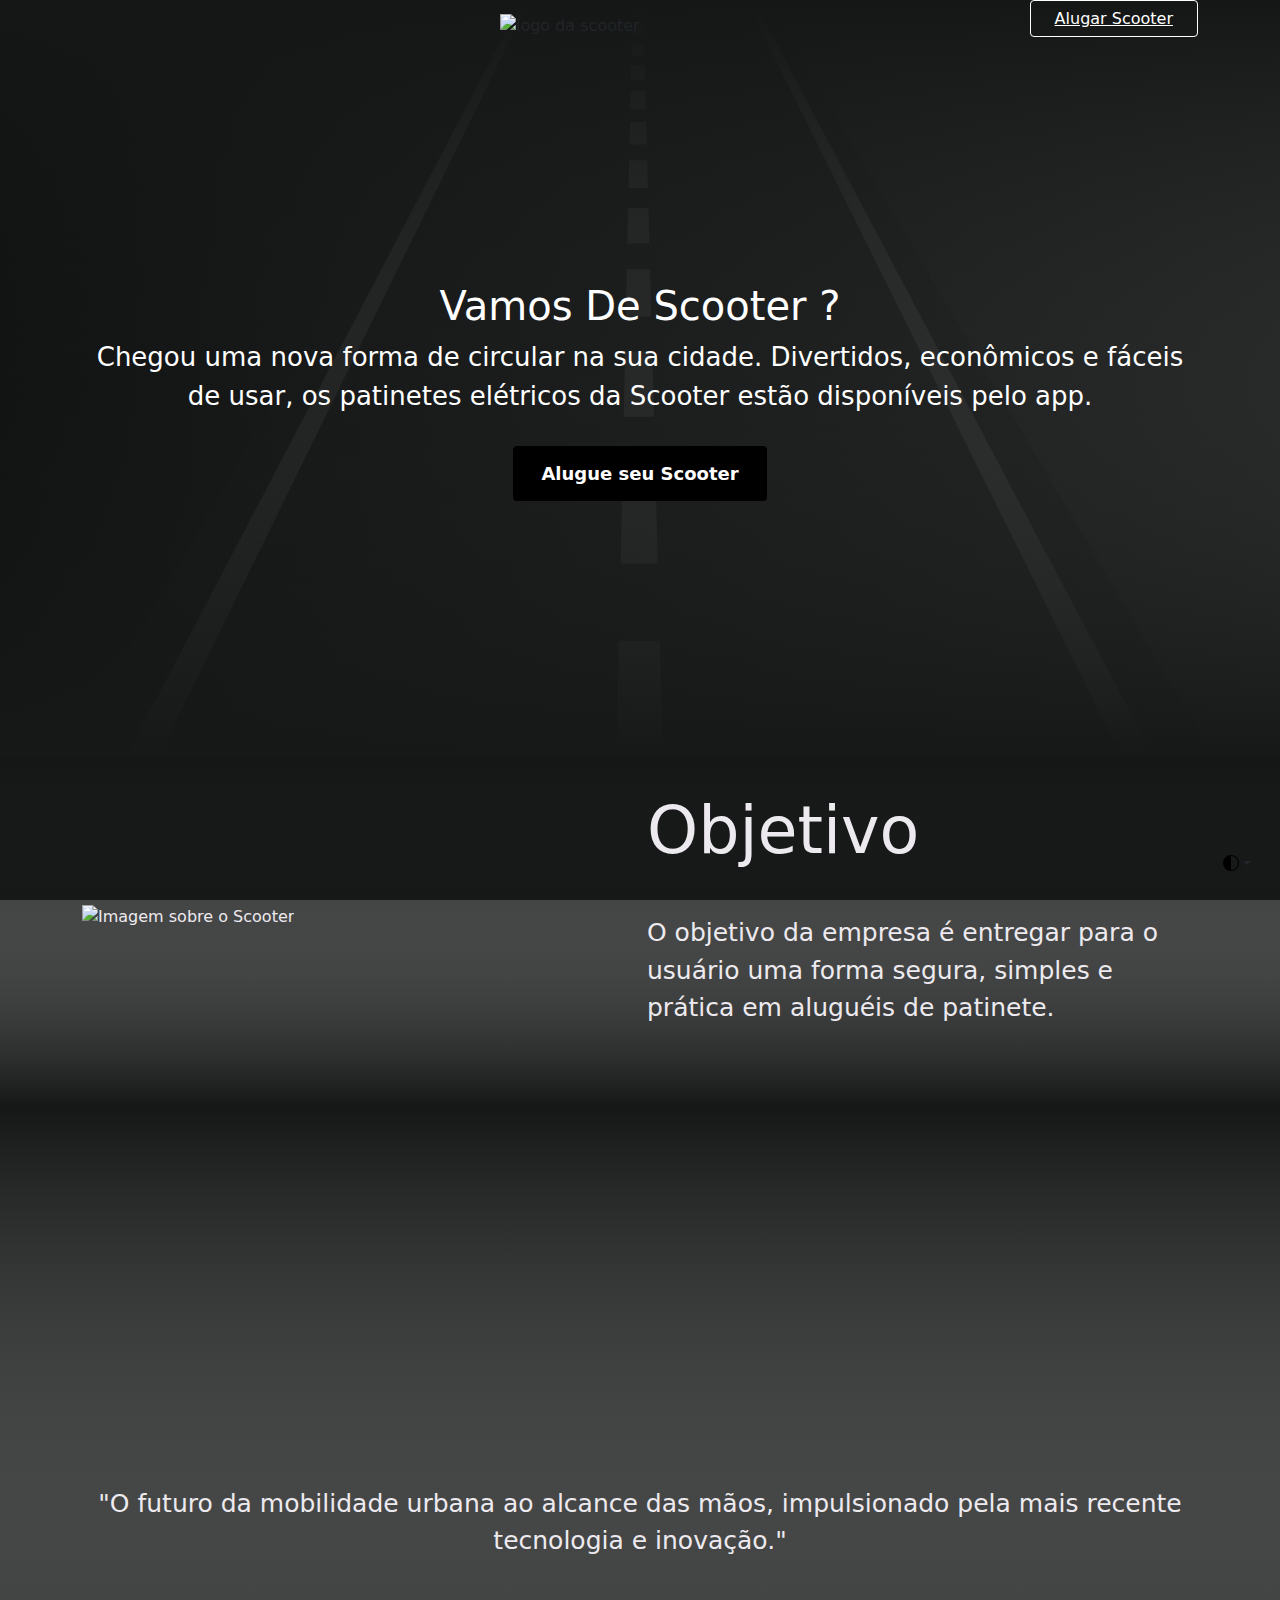
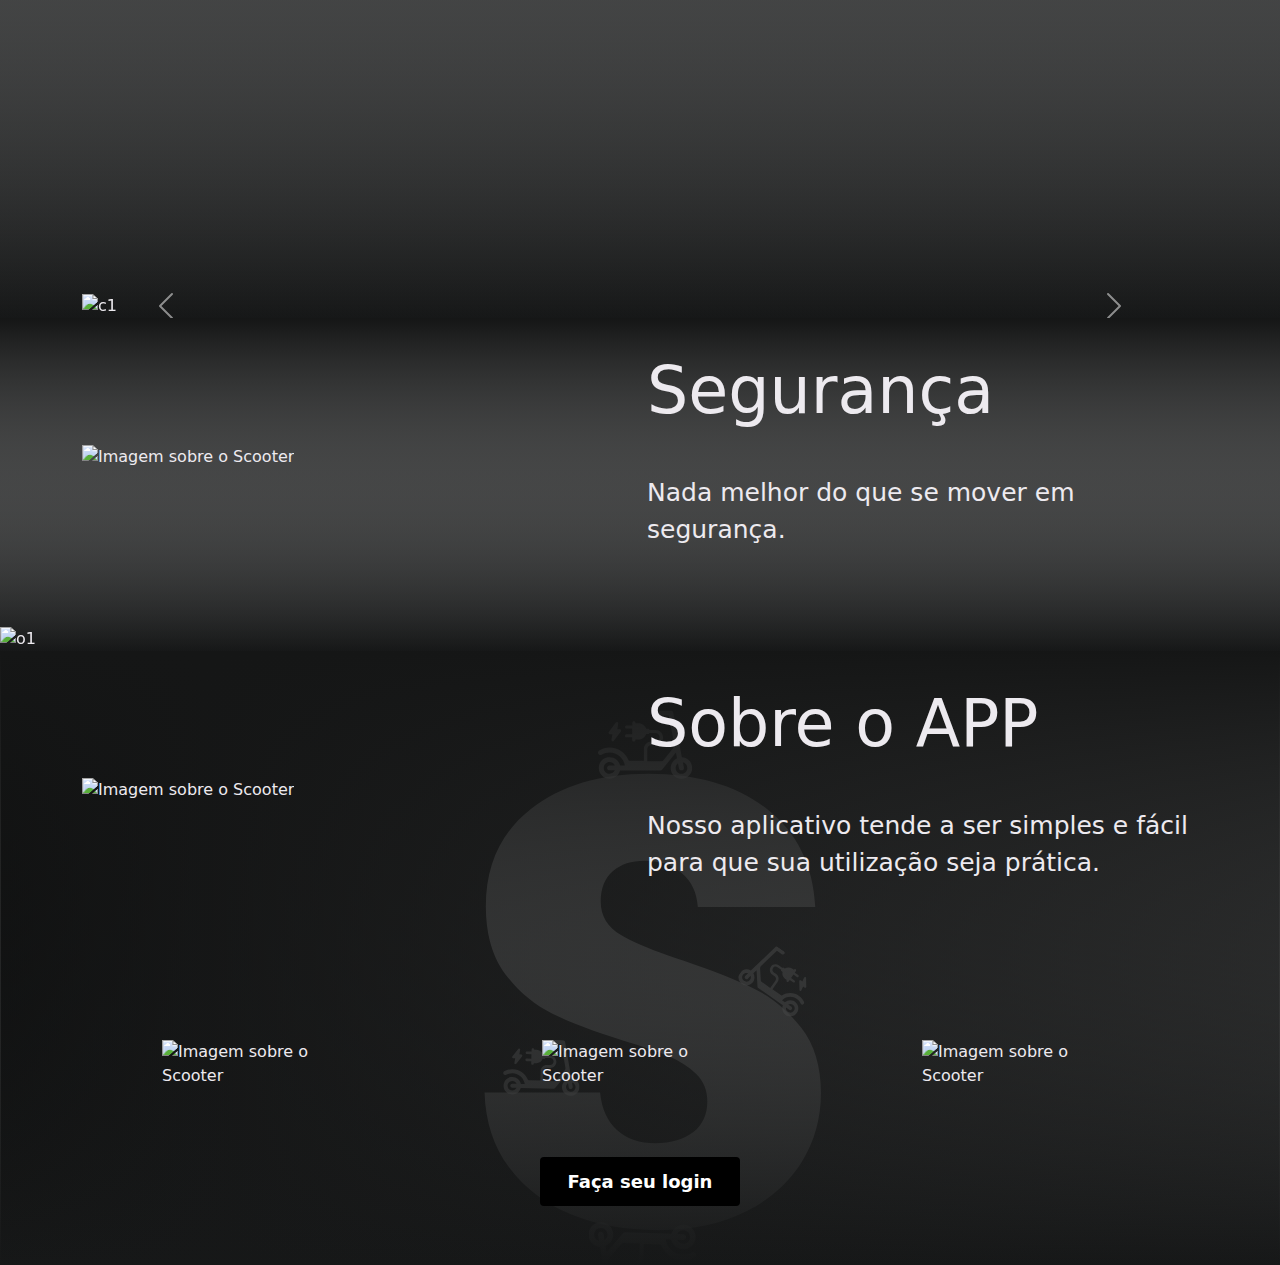
==== index.html @ 8dad217c "Update index.html" ====
<!DOCTYPE html>
<html lang="pt-br">
<head>
  <meta charset="UTF-8">
  <meta name="viewport" content="width=device-width, initial-scale=1.0">

  <link rel="preconnect" href="https://fonts.googleapis.com">
  <link rel="preconnect" href="https://fonts.gstatic.com" crossorigin>
  <link href="https://fonts.googleapis.com/css2?family=Sora:wght@100..800&display=swap" rel="stylesheet">
  <link rel="stylesheet" href="https://cdnjs.cloudflare.com/ajax/libs/font-awesome/6.0.0-beta3/css/all.min.css" integrity="sha512-Fo3rlrZj/k7ujTnHg4CGR2D7kSs0v4LLanw2qksYuRlEzO+tcaEPQogQ0KaoGN26/zrn20ImR1DfuLWnOo7aBA==" crossorigin="anonymous" referrerpolicy="no-referrer" />
  <link rel="stylesheet" href="style.css">
  <link href="https://cdn.jsdelivr.net/npm/bootstrap@5.3.3/dist/css/bootstrap.min.css" rel="stylesheet">
  <title>Scooter</title>
  <link rel="icon" href="../Scooter/assets/logobrancaa.png" type="image/x-icon">
</head>
<body>
  <div class="bg-home">

    <header>
      <nav class="header-content container">

        <div class="header-icons">
          <a href="https://www.instagram.com/euwillmurcia/">
            <i class="fab fa-instagram fa-2x"></i>
          </a>
          <a href="#">
            <i class="fab fa-facebook fa-2x"></i>
          </a>
          <a href="#">
            <i class="fab fa-tiktok fa-2x"></i>
          </a>
        </div>

        <div class="header-logo">
          <img
          class="imagens img-fluid"
          src="../Scooter/assets/scooter.png"
          alt="logo da scooter"
          />
        </div>

        <div>
          <a class="header-button" href="#">
            Alugar Scooter
          </a>
        </div>

      </nav>

      <main class="hero container">
        <h1>Vamos De Scooter ?</h1>
        <p>Chegou uma nova forma de circular na sua cidade. Divertidos, econômicos e fáceis de usar, os patinetes elétricos da Scooter estão disponíveis pelo app.</p>
        <a href="#" class="button-contact" target="_blank" style="text-decoration: none;">
          Alugue seu Scooter
        </a>
      </main>
    </header>
  </div>

  <section class="about">
    <div class="container about-content">
      <div>
        <img  
        src="../Scooter/assets/imagens.png"
        alt="Imagem sobre o Scooter"
        />
      </div>
  
      <div class="about-description">
        <h2>Objetivo</h2>
        <p>O objetivo da empresa é entregar para o usuário uma forma segura, simples e prática em aluguéis de patinete.</p>
      </div>
  
    </div>
    </section>

  <section class="pa">
    <div class="container pa-content">
      <div class="pa-description">
        <h2>"O futuro da mobilidade urbana ao alcance das mãos, impulsionado pela mais recente tecnologia e inovação."</h2>
      </div>

      <div id="carouselExampleFade" class="carousel slide">
        <div class="carousel-inner">
            <div class="carousel-item active">
                <img src="../Scooter/assets/pa.svg" class="d-block w-100" alt="c1">
            </div>
            <div class="carousel-item">
                <img src="../Scooter/assets/abordagem.svg" class="d-block w-100" alt="c2">
            </div>
            <div class="carousel-item">
                <img src="../Scooter/assets/metricas.svg" class="d-block w-100" alt="c4">
            </div>
        </div>
        <button class="carousel-control-prev" type="button" data-bs-target="#carouselExampleFade" data-bs-slide="prev">
            <span class="carousel-control-prev-icon" aria-hidden="true"></span>
            <span class="visually-hidden">Anterior</span>
        </button>
        <button class="carousel-control-next" type="button" data-bs-target="#carouselExampleFade" data-bs-slide="next">
            <span class="carousel-control-next-icon" aria-hidden="true"></span>
            <span class="visually-hidden">Próximo</span>
        </button>
    </div>

    </div>
  </section>

  <section class="abouts">
    <div class="container about-content">
      <div>
        <img  
        src="../Scooter/assets/seguranca.svg"
        alt="Imagem sobre o Scooter"
        />
      </div>
  
      <div class="about-description">
        <h2>Segurança</h2>
        <p>Nada melhor do que se mover em segurança.</p>
      </div>
  
    </div>

    <div id="carouselExampleFade2" class="carousel slide" data-bs-ride="carousel">
      <div class="carousel-inner">
        <div class="carousel-item active">
          <img src="../Scooter/assets/ms.svg" class="d-block w-100" alt="o1">
        </div>
      </div>
    </div>
  </section>

  <section class="aboutult">
    
    <div class="container about-content">
      <div>
        <img  
        src="../Scooter/assets/logobrancaa.png"
        alt="Imagem sobre o Scooter"
        />
      </div>
  
      <div class="about-description">
        <h2>Sobre o APP</h2>
        <p>Nosso aplicativo tende a ser simples e fácil para que sua utilização seja prática.</p>
      </div>
  
    </div>

    <div class="container imgapp">
      <div class="row">
        <div class="col-md-4">
          <img class="img-login img-fluid" src="../Scooter/assets/5.svg" alt="Imagem sobre o Scooter" />
        </div>
        <div class="col-md-4">
          <img class="img-5 img-fluid" src="../Scooter/assets/6.svg" alt="Imagem sobre o Scooter" />
        </div>
        <div class="col-md-4">
          <img class="img-6 img-fluid" src="../Scooter/assets/7.svg" alt="Imagem sobre o Scooter" />
        </div>
      </div>
    </div>
    <div class="container text-center" style="margin-bottom: 70px;"> <!-- Adicionando classe text-center para centralizar -->
      <a href="login.html" class="button-contact" target="_blank" style="text-decoration: none;">
          Faça seu login
      </a>
  </div>
  </section>

  <svg xmlns="http://www.w3.org/2000/svg" class="d-none">
      <symbol id="check2" viewBox="0 0 16 16">
        <path d="M13.854 3.646a.5.5 0 0 1 0 .708l-7 7a.5.5 0 0 1-.708 0l-3.5-3.5a.5.5 0 1 1 .708-.708L6.5 10.293l6.646-6.647a.5.5 0 0 1 .708 0z"/>
      </symbol>
      <symbol id="circle-half" viewBox="0 0 16 16">
        <path d="M8 15A7 7 0 1 0 8 1v14zm0 1A8 8 0 1 1 8 0a8 8 0 0 1 0 16z"/>
      </symbol>
      <symbol id="moon-stars-fill" viewBox="0 0 16 16">
        <path d="M6 .278a.768.768 0 0 1 .08.858 7.208 7.208 0 0 0-.878 3.46c0 4.021 3.278 7.277 7.318 7.277.527 0 1.04-.055 1.533-.16a.787.787 0 0 1 .81.316.733.733 0 0 1-.031.893A8.349 8.349 0 0 1 8.344 16C3.734 16 0 12.286 0 7.71 0 4.266 2.114 1.312 5.124.06A.752.752 0 0 1 6 .278z"/>
        <path d="M10.794 3.148a.217.217 0 0 1 .412 0l.387 1.162c.173.518.579.924 1.097 1.097l1.162.387a.217.217 0 0 1 0 .412l-1.162.387a1.734 1.734 0 0 0-1.097 1.097l-.387 1.162a.217.217 0 0 1-.412 0l-.387-1.162A1.734 1.734 0 0 0 9.31 6.593l-1.162-.387a.217.217 0 0 1 0-.412l1.162-.387a1.734 1.734 0 0 0 1.097-1.097l.387-1.162zM13.863.099a.145.145 0 0 1 .274 0l.258.774c.115.346.386.617.732.732l.774.258a.145.145 0 0 1 0 .274l-.774.258a1.156 1.156 0 0 0-.732.732l-.258.774a.145.145 0 0 1-.274 0l-.258-.774a1.156 1.156 0 0 0-.732-.732l-.774-.258a.145.145 0 0 1 0-.274l.774-.258c.346-.115.617-.386.732-.732L13.863.1z"/>
      </symbol>
      <symbol id="sun-fill" viewBox="0 0 16 16">
        <path d="M8 12a4 4 0 1 0 0-8 4 4 0 0 0 0 8zM8 0a.5.5 0 0 1 .5.5v2a.5.5 0 0 1-1 0v-2A.5.5 0 0 1 8 0zm0 13a.5.5 0 0 1 .5.5v2a.5.5 0 0 1-1 0v-2A.5.5 0 0 1 8 13zm8-5a.5.5 0 0 1-.5.5h-2a.5.5 0 0 1 0-1h2a.5.5 0 0 1 .5.5zM3 8a.5.5 0 0 1-.5.5h-2a.5.5 0 0 1 0-1h2A.5.5 0 0 1 3 8zm10.657-5.657a.5.5 0 0 1 0 .707l-1.414 1.415a.5.5 0 1 1-.707-.708l1.414-1.414a.5.5 0 0 1 .707 0zm-9.193 9.193a.5.5 0 0 1 0 .707L3.05 13.657a.5.5 0 0 1-.707-.707l1.414-1.414a.5.5 0 0 1 .707 0zm9.193 2.121a.5.5 0 0 1-.707 0l-1.414-1.414a.5.5 0 0 1 .707-.707l1.414 1.414a.5.5 0 0 1 0 .707zM4.464 4.465a.5.5 0 0 1-.707 0L2.343 3.05a.5.5 0 1 1 .707-.707l1.414 1.414a.5.5 0 0 1 0 .708z"/>
      </symbol>
    </svg>

    <div class="dropdown position-fixed bottom-0 end-0 mb-3 me-3 bd-mode-toggle">
      <button class="btn btn-bd-primary py-2 dropdown-toggle d-flex align-items-center"
              id="bd-theme"
              type="button"
              aria-expanded="false"
              data-bs-toggle="dropdown"
              aria-label="Toggle theme (auto)">
        <svg class="bi my-1 theme-icon-active" width="1em" height="1em"><use href="#circle-half"></use></svg>
        <span class="visually-hidden" id="bd-theme-text">Toggle theme</span>
      </button>
      <ul class="dropdown-menu dropdown-menu-end shadow" aria-labelledby="bd-theme-text">
        <li>
          <button type="button" class="dropdown-item d-flex align-items-center" data-bs-theme-value="light" aria-pressed="false">
            <svg class="bi me-2 opacity-50" width="1em" height="1em"><use href="#sun-fill"></use></svg>
            Light
            <svg class="bi ms-auto d-none" width="1em" height="1em"><use href="#check2"></use></svg>
          </button>
        </li>
        <li>
          <button type="button" class="dropdown-item d-flex align-items-center" data-bs-theme-value="dark" aria-pressed="false">
            <svg class="bi me-2 opacity-50" width="1em" height="1em"><use href="#moon-stars-fill"></use></svg>
            Dark
            <svg class="bi ms-auto d-none" width="1em" height="1em"><use href="#check2"></use></svg>
          </button>
        </li>
        <li>
          <button type="button" class="dropdown-item d-flex align-items-center active" data-bs-theme-value="auto" aria-pressed="true">
            <svg class="bi me-2 opacity-50" width="1em" height="1em"><use href="#circle-half"></use></svg>
            Auto
            <svg class="bi ms-auto d-none" width="1em" height="1em"><use href="#check2"></use></svg>
          </button>
        </li>
      </ul>
    </div>

  <script src="https://cdn.jsdelivr.net/npm/bootstrap@5.3.3/dist/js/bootstrap.bundle.min.js"></script>
</body>
</html>
---- style.css ----
* {
  margin: 0;
  padding: 0;
  box-sizing: border-box;
  outline: 0;
}

header {
  width: 100%;
}

.header-content {
  display: flex;
  align-items: center;
  justify-content: space-between;
}

i {
  color: #FFF;
}

.header-icons {
  display: flex;
  gap: 14px;
}

.header-icons a:hover i {
  animation: translateY 0.8s infinite alternate;
  color: #000000;
}

@keyframes translateY {
  from {
    transform: translateY(0) scale(1);
  }
  to {
    transform: translateY(-8px) scale(1.1);
  }
}
.header-button {
  border: 1px solid #FFF;
  padding: 8px 24px;
  border-radius: 4px;
  color: #FFF;
  background-color: transparent;
  transition: background-color 0.8s;
}

.header-button:hover {
  border: 1px solid #353436;
  background-color: #000000;
}

.header-logo {
  display: flex;
  align-items: center;
  justify-content: center;
  margin-top: 14px;
}

@media screen and (max-width: 768px) {
  .header-content {
    width: 100%;
    flex-direction: column;
    align-items: center;
    justify-content: center;
  }
  .header-content i {
    margin-top: 16px;
    font-size: 34px;
  }
  .header-logo img {
    width: 160px;
    margin-top: 46px;
  }
  .header-button {
    display: none;
  }
}
.container {
  max-width: 1440px;
  margin: 0 auto;
  padding: 0 8px;
}

.bg-home {
  position: relative;
}

.bg-home::before {
  content: "";
  display: block;
  position: absolute;
  background-image:linear-gradient(to top, rgba(34, 38, 41, 0.1), #151616), linear-gradient(to bottom, rgba(34, 38, 41, 0.1), #151616), url("bg.svg");
  left: 0;
  top: 0;
  width: 100%;
  height: 100%;
  z-index: -1;
  background-size: cover;
  background-repeat: no-repeat;
  background-position: 50% 0;
  opacity: 2;
}

.hero {
  color: #FFF;
  min-height: 80vh;
  display: flex;
  flex-direction: column;
  align-items: center;
  justify-content: center;
  padding: 14px;
}

h1 {
  text-align: center;
  line-height: 150%;
  max-width: 940px;
  font-size: 56%;
}

p {
  font-size: 26px;
  text-align: center;
  margin: 14px 0;
}

.button-contact {
  padding: 14px 28px;
  color: #ffffff;
  background-color: #000000;
  border: 0;
  border-radius: 4px;
  font-size: 18px;
  font-weight: 600;
  margin: 14px 0;
}

.button-contact:hover {
  animation: scaleButton 0.8s alternate infinite;
}

@keyframes scaleButton {
  from {
    transform: scale(1);
  }
  to {
    transform: scale(1.07);
  }
}
@media screen and (max-width: 768px) {
  .hero {
    min-height: 60vh;
  }
  .hero h1 {
    font-size: 44px;
    padding: 0 14px;
    width: 100%;
  }
  .hero p {
    font-size: 14px;
  }
}
@media screen and (max-width: 480px) {
  .hero h1 {
    font-size: 24px;
  }
}
.about {
  background-image: linear-gradient(to top, rgba(34, 38, 41, 0.1), #151616), linear-gradient(to bottom, rgba(34, 38, 41, 0.1), #151616), url("publicoalvo.svg");
  background-size: cover;
  background-repeat: no-repeat;
  background-position: 50% 0;
  opacity: 2;
  overflow: hidden;
  color: #edeaef;
}

.about-content {
  display: flex;
  align-items: center;
  justify-content: center;
  gap: 14px;
  padding: 34px 14px 64px 14px;
}
.about-content img {
  max-width: 570px;
}

.imgapp{
  display: flex;
  justify-content: space-between; /* opcional, adiciona espaço entre as imagens */
}

.img-login{
  max-width: 470px;
  margin: 80px;
}

.img-5{
  max-width: 370px;
  margin: 80px;
}

.img-6{
  max-width: 470px;
  margin: 80px;
}


@media screen and (max-width: 768px) {
.imgapp {
    flex-direction: column;
  }
}

.about-content div {
  flex: 1;
}

.about-description h2 {
  font-size: 65px;
  margin-bottom: 44px;
}
.about-description p {
  font-size: 25px;
  text-align: left;
  margin-bottom: 14px;
  line-height: 150%;
}
@media screen and (max-width: 768px) {
  .about-description .about-content {
    flex-direction: column;
  }
}
.pa {
  background-image: linear-gradient(to top, rgba(34, 38, 41, 0.1), #151616), linear-gradient(to bottom, rgba(34, 38, 41, 0.1), #151616), url("fundoappp.svg");
  background-size: cover;
  background-repeat: no-repeat;
  background-position: 50% 0;
  opacity: 2;
  overflow: hidden;
  color: #edeaef;
  padding-top: 50px;
}


.pa-description h2 {
  font-size: 25px;
  text-align: center;
  margin-bottom: 334px;
  line-height: 150%;
  margin-top: 330px;
}

@media (max-width: 768px) {
  .pa-description p {
    padding-top: 30px;
    font-size: 1rem; /* Reduz o tamanho da fonte para telas menores */
    max-width: 100%; /* Ajusta a largura máxima para telas menores */
    margin: 300px;
  }
}

.aboutult{
  background-image: linear-gradient(to top, rgba(34, 38, 41, 0.1), #151616), linear-gradient(to bottom, rgba(34, 38, 41, 0.1), #151616), url("scooterr.svg");
  background-size: cover;
  background-repeat: no-repeat;
  background-position: 50% 0;
  opacity: 2;
  overflow: hidden;
  color: #edeaef;
}

.abouts{
  background-image: linear-gradient(to top, rgba(34, 38, 41, 0.1), #151616), linear-gradient(to bottom, rgba(34, 38, 41, 0.1), #151616), url("segurancafundo.svg");
  background-size: cover;
  background-repeat: no-repeat;
  background-position: 50% 0;
  opacity: 2;
  overflow: hidden;
  color: #edeaef;
}

.butaologin {
  align-items: center;
  background-color: black;
  color: white;
  padding: 10px 20px;
  border: none;
  border-radius: 5px;
  text-decoration: none;
  font-size: 16px;
}


.imgapp{

}
@media screen and (max-width: 768px) {
.about-content {
    flex-direction: column;
  }
}

body {
  font-family: "Sora", sans-serif;
  width: 100%;
  height: 100vh;
  position: relative;
  background-image: linear-gradient(to top, rgba(34, 38, 41, 0.1), #151616), linear-gradient(to bottom, rgba(34, 38, 41, 0.1), #151616), url("fundoapp.svg");
  left: 0;
  top: 0;
  z-index: -1;
  background-size: cover;
  background-repeat: no-repeat;
  background-position: 50% 0;
  opacity: 2;
}

button {
  font-family: "Sora", sans-serif;
  cursor: pointer;
}

svg {
  width: 100%;
}

img {
  width: 100%;
}

a {
  cursor: pointer;
  text-decoration: none;
}/*# sourceMappingURL=style.css.map */
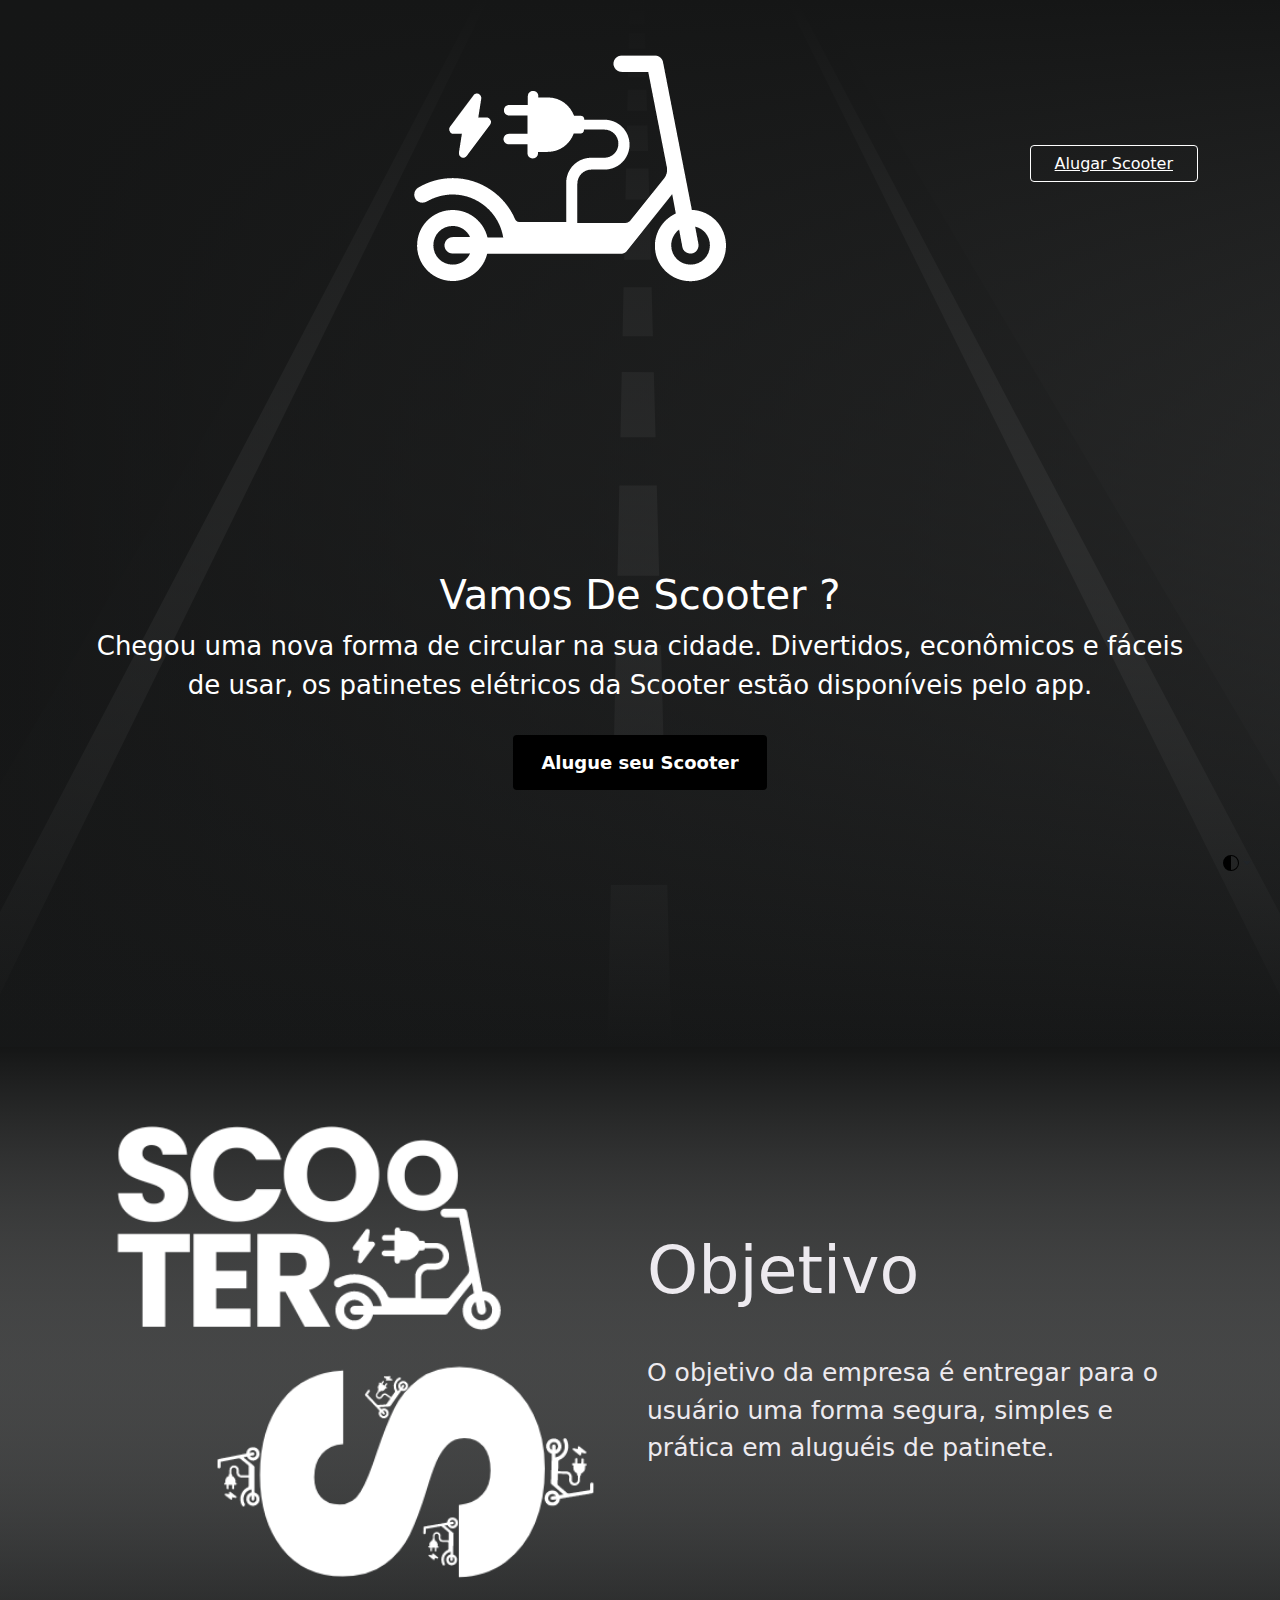
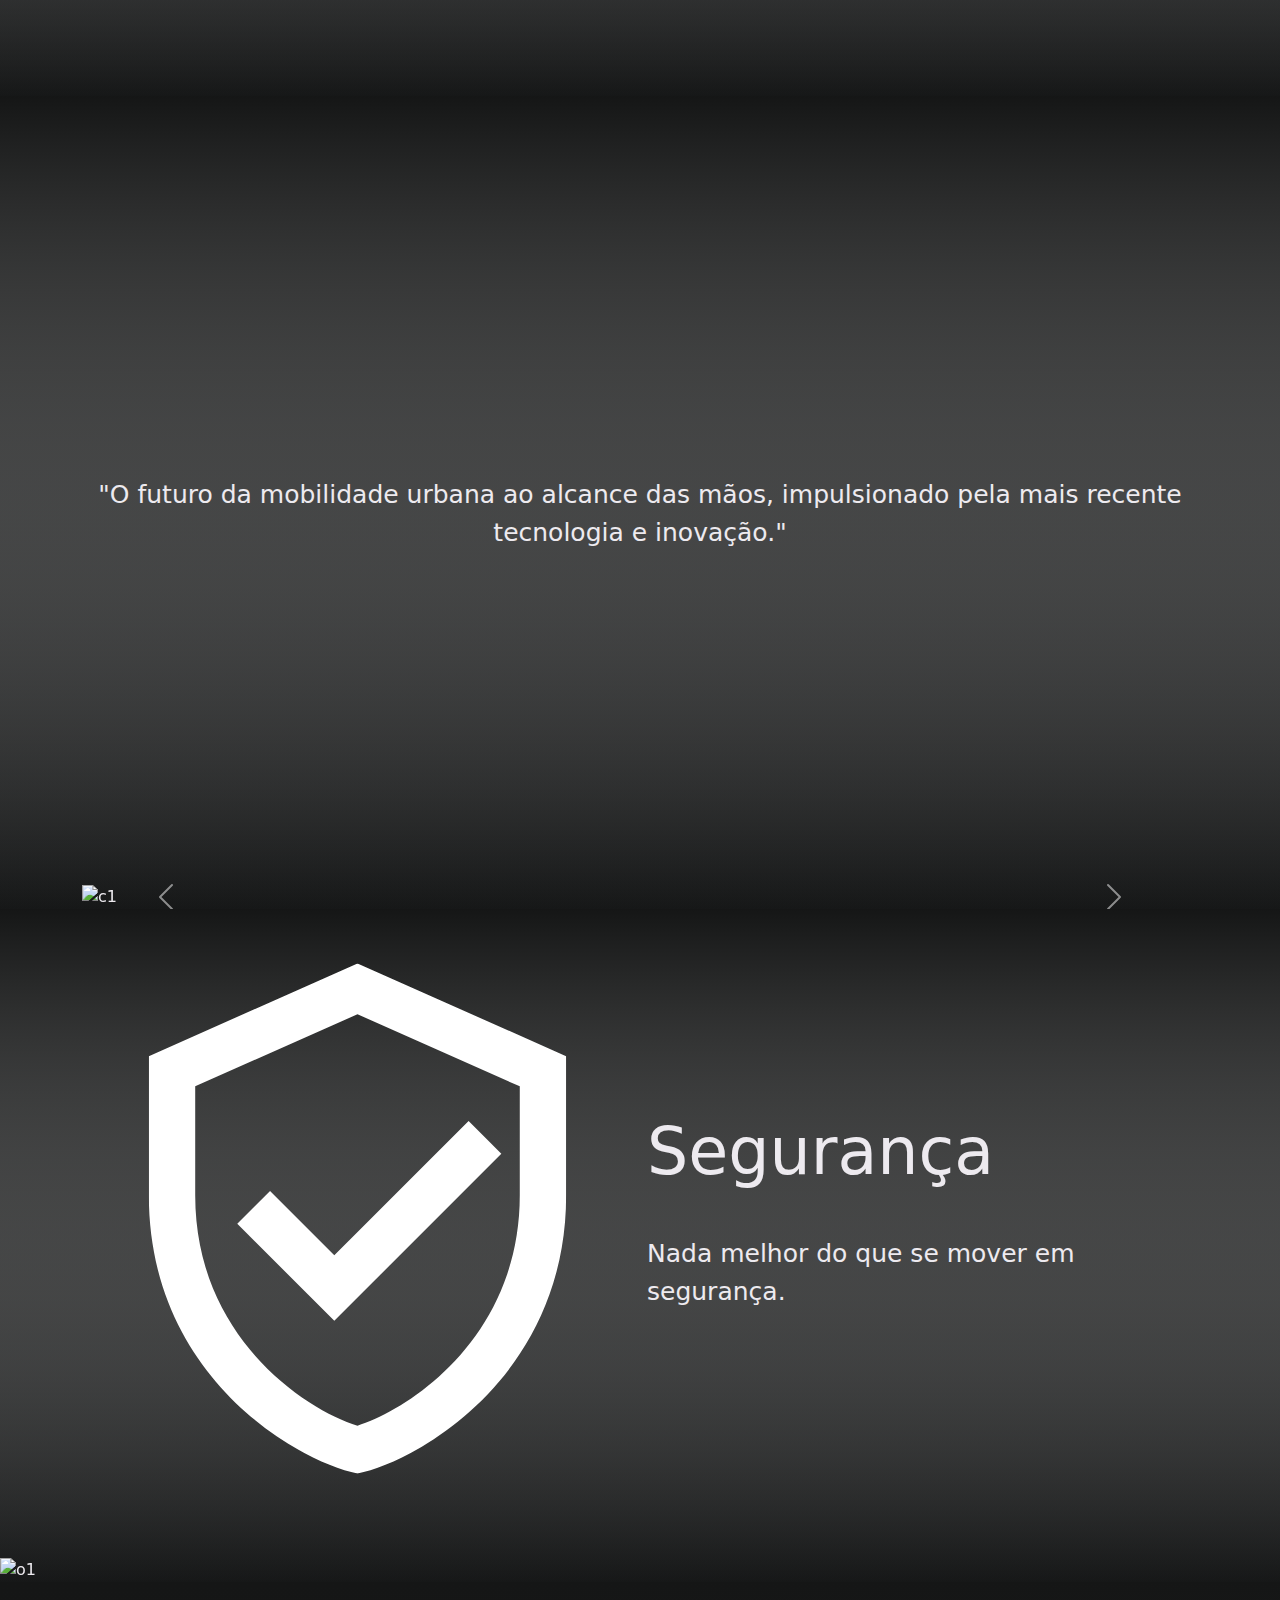
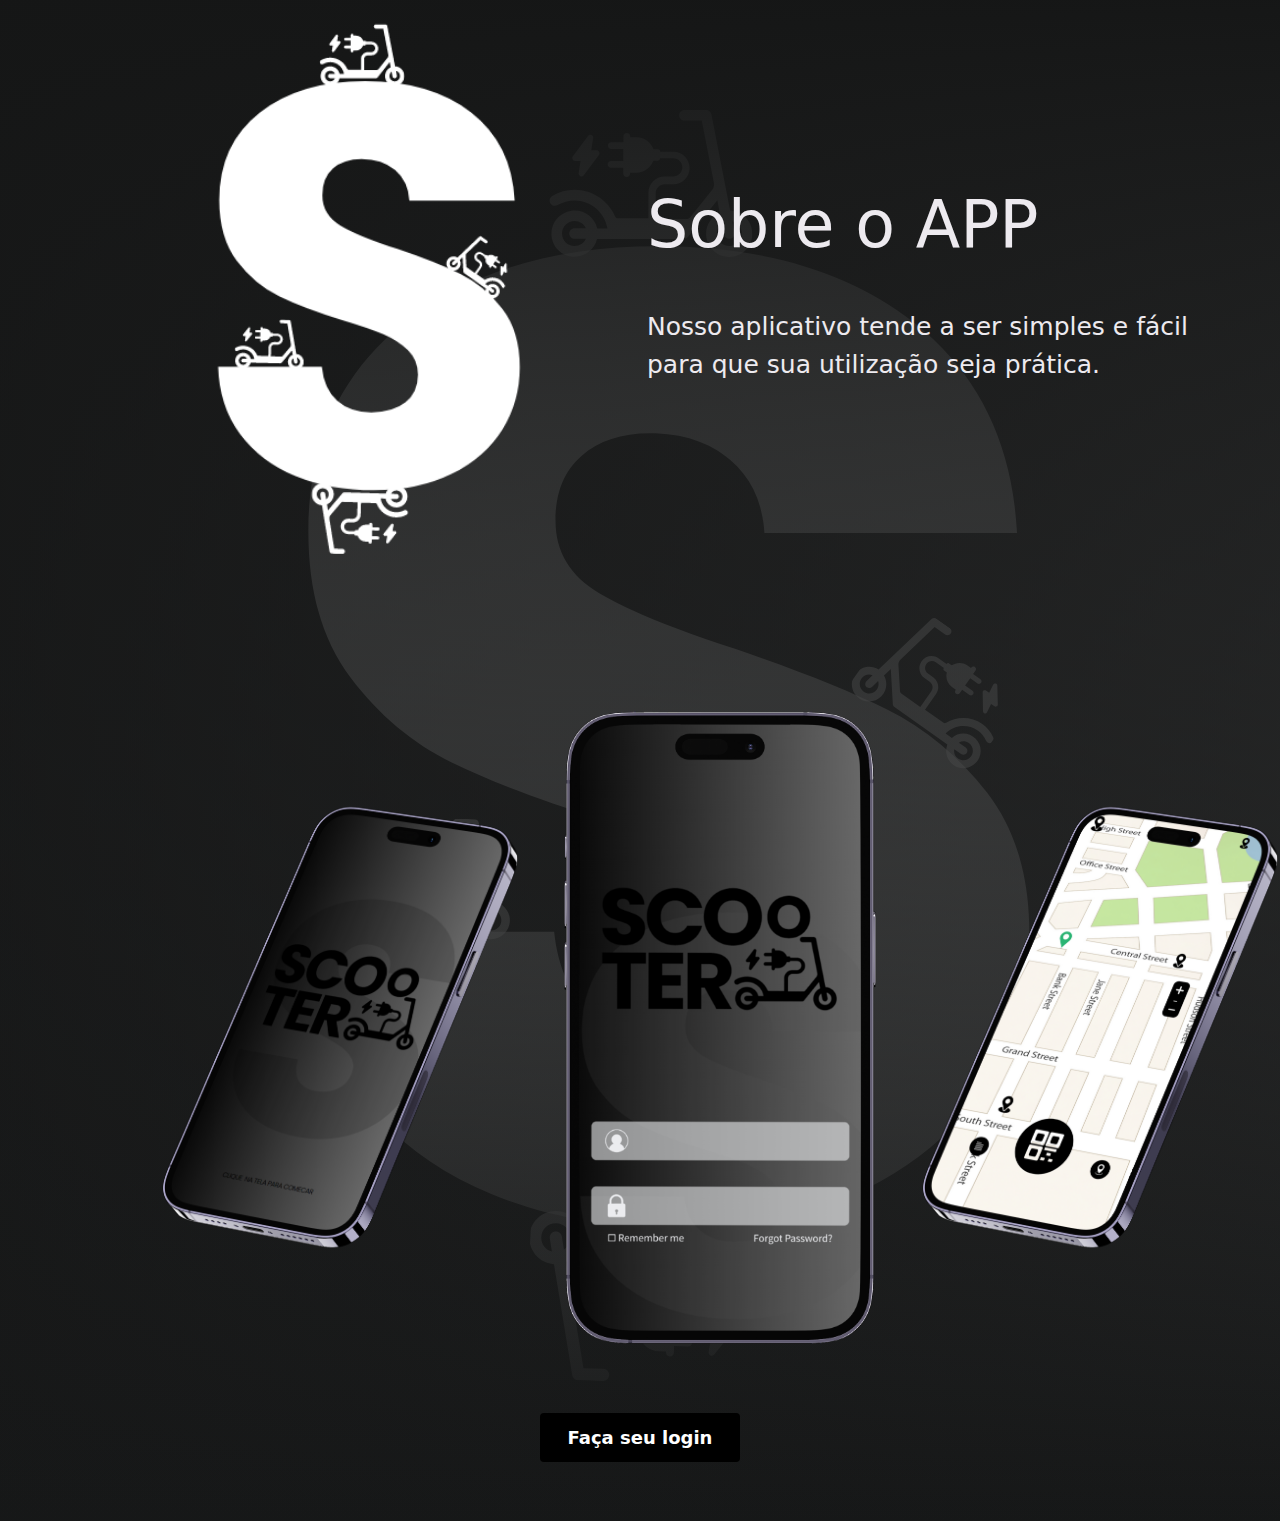
==== commit f83a22f9: "Update index.html" ====
--- a/index.html
+++ b/index.html
@@ -11,7 +11,7 @@
   <link rel="stylesheet" href="style.css">
   <link href="https://cdn.jsdelivr.net/npm/bootstrap@5.3.3/dist/css/bootstrap.min.css" rel="stylesheet">
   <title>Scooter</title>
-  <link rel="icon" href="../Scooter/assets/logobrancaa.png" type="image/x-icon">
+  <link rel="icon" href="logobrancaa.png" type="image/x-icon">
 </head>
 <body>
   <div class="bg-home">
@@ -34,7 +34,7 @@
         <div class="header-logo">
           <img
           class="imagens img-fluid"
-          src="../Scooter/assets/scooter.png"
+          src="scooter.png"
           alt="logo da scooter"
           />
         </div>
@@ -61,7 +61,7 @@
     <div class="container about-content">
       <div>
         <img  
-        src="../Scooter/assets/imagens.png"
+        src="imagens.png"
         alt="Imagem sobre o Scooter"
         />
       </div>
@@ -83,13 +83,13 @@
       <div id="carouselExampleFade" class="carousel slide">
         <div class="carousel-inner">
             <div class="carousel-item active">
-                <img src="../Scooter/assets/pa.svg" class="d-block w-100" alt="c1">
+                <img src="pa.svg" class="d-block w-100" alt="c1">
             </div>
             <div class="carousel-item">
-                <img src="../Scooter/assets/abordagem.svg" class="d-block w-100" alt="c2">
+                <img src="abordagem.svg" class="d-block w-100" alt="c2">
             </div>
             <div class="carousel-item">
-                <img src="../Scooter/assets/metricas.svg" class="d-block w-100" alt="c4">
+                <img src="metricas.svg" class="d-block w-100" alt="c4">
             </div>
         </div>
         <button class="carousel-control-prev" type="button" data-bs-target="#carouselExampleFade" data-bs-slide="prev">
@@ -109,7 +109,7 @@
     <div class="container about-content">
       <div>
         <img  
-        src="../Scooter/assets/seguranca.svg"
+        src="seguranca.svg"
         alt="Imagem sobre o Scooter"
         />
       </div>
@@ -124,7 +124,7 @@
     <div id="carouselExampleFade2" class="carousel slide" data-bs-ride="carousel">
       <div class="carousel-inner">
         <div class="carousel-item active">
-          <img src="../Scooter/assets/ms.svg" class="d-block w-100" alt="o1">
+          <img src="ms.svg" class="d-block w-100" alt="o1">
         </div>
       </div>
     </div>
@@ -135,7 +135,7 @@
     <div class="container about-content">
       <div>
         <img  
-        src="../Scooter/assets/logobrancaa.png"
+        src="logobrancaa.png"
         alt="Imagem sobre o Scooter"
         />
       </div>
@@ -150,13 +150,13 @@
     <div class="container imgapp">
       <div class="row">
         <div class="col-md-4">
-          <img class="img-login img-fluid" src="../Scooter/assets/5.svg" alt="Imagem sobre o Scooter" />
+          <img class="img-login img-fluid" src="5.svg" alt="Imagem sobre o Scooter" />
         </div>
         <div class="col-md-4">
-          <img class="img-5 img-fluid" src="../Scooter/assets/6.svg" alt="Imagem sobre o Scooter" />
+          <img class="img-5 img-fluid" src="6.svg" alt="Imagem sobre o Scooter" />
         </div>
         <div class="col-md-4">
-          <img class="img-6 img-fluid" src="../Scooter/assets/7.svg" alt="Imagem sobre o Scooter" />
+          <img class="img-6 img-fluid" src="7.svg" alt="Imagem sobre o Scooter" />
         </div>
       </div>
     </div>
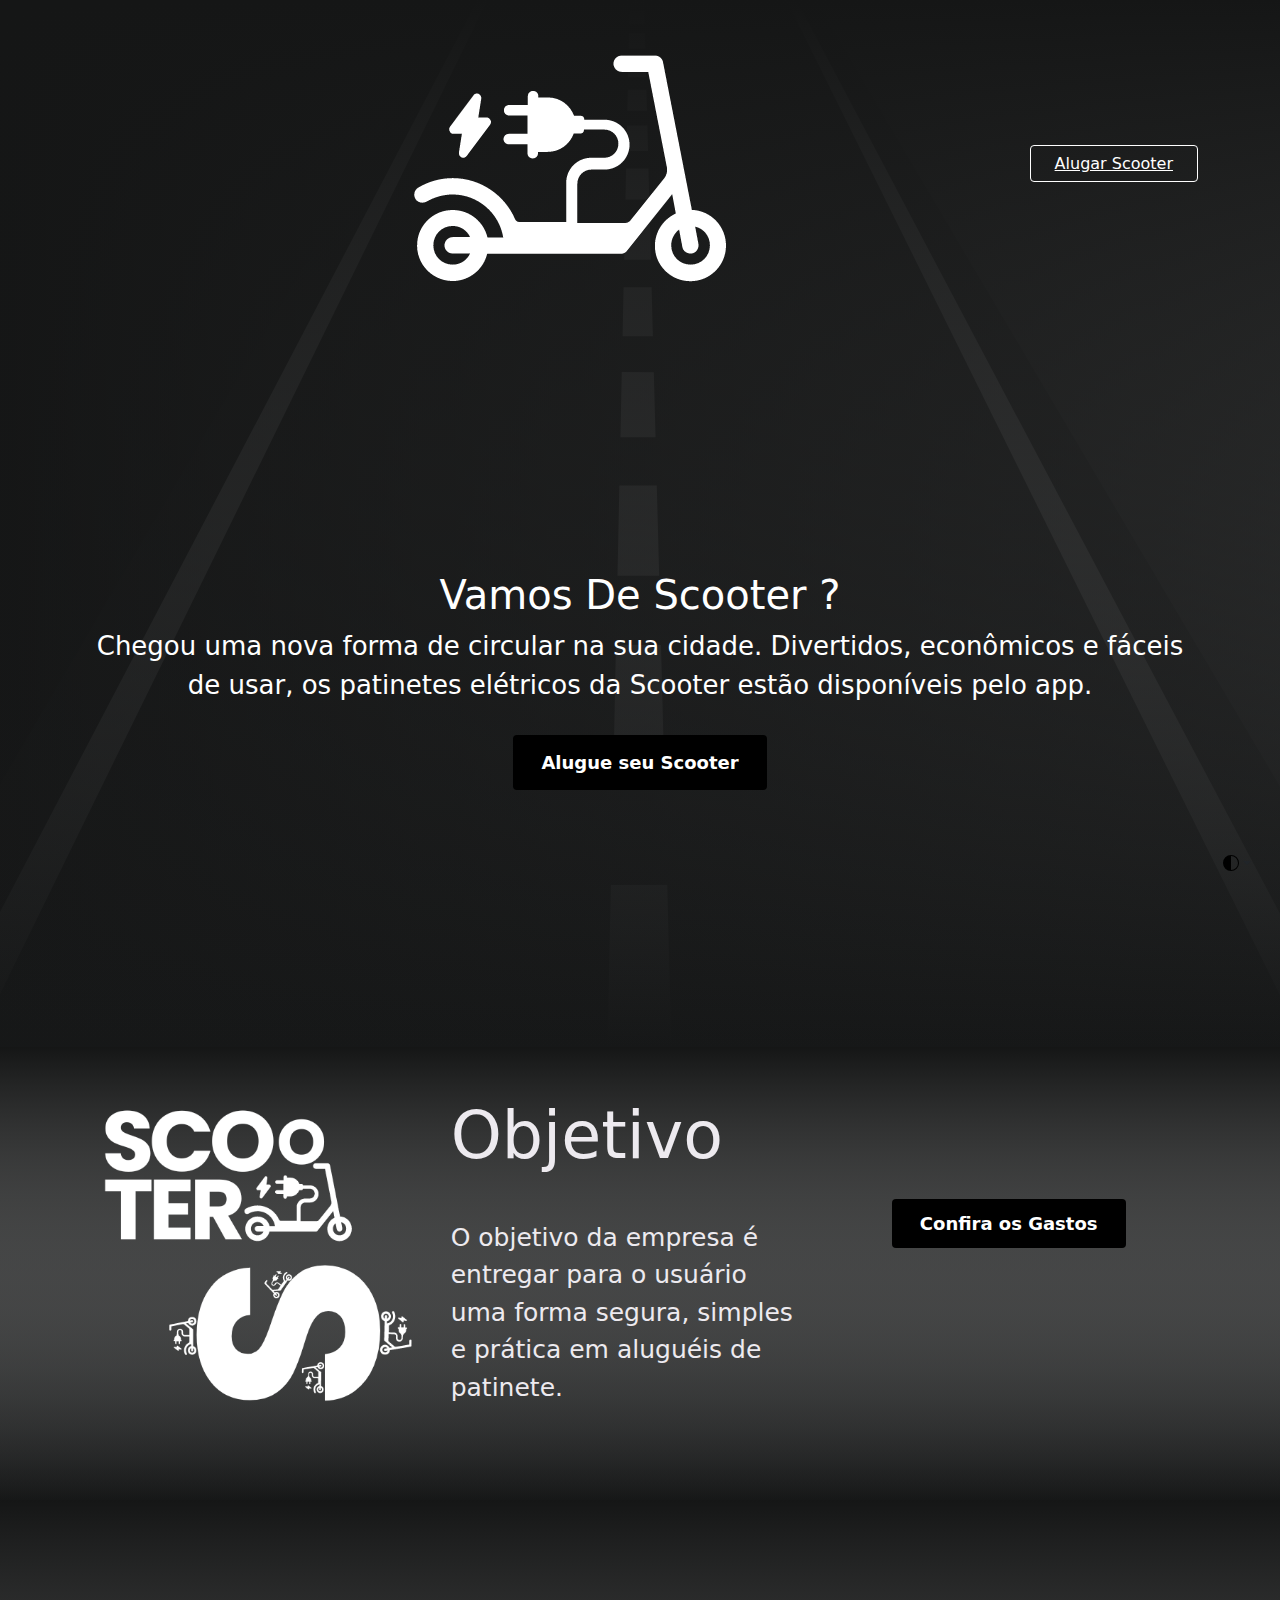
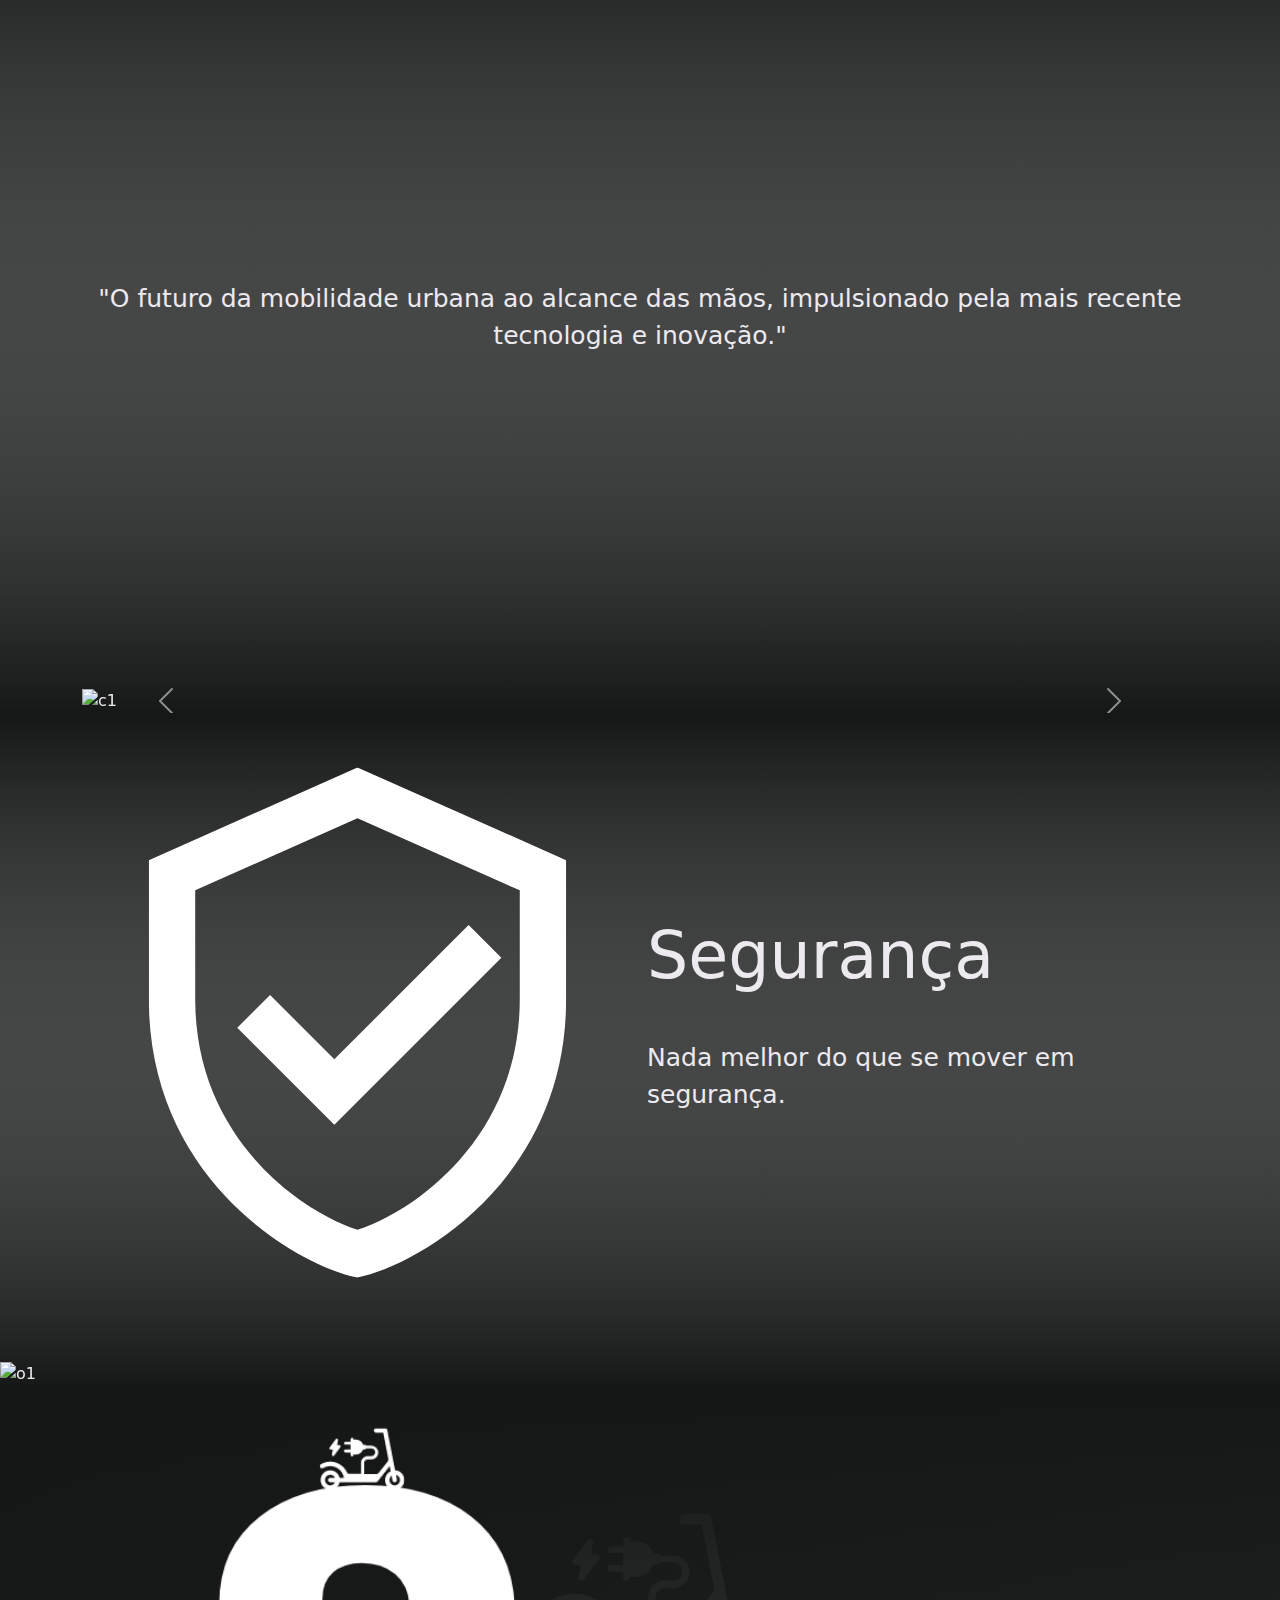
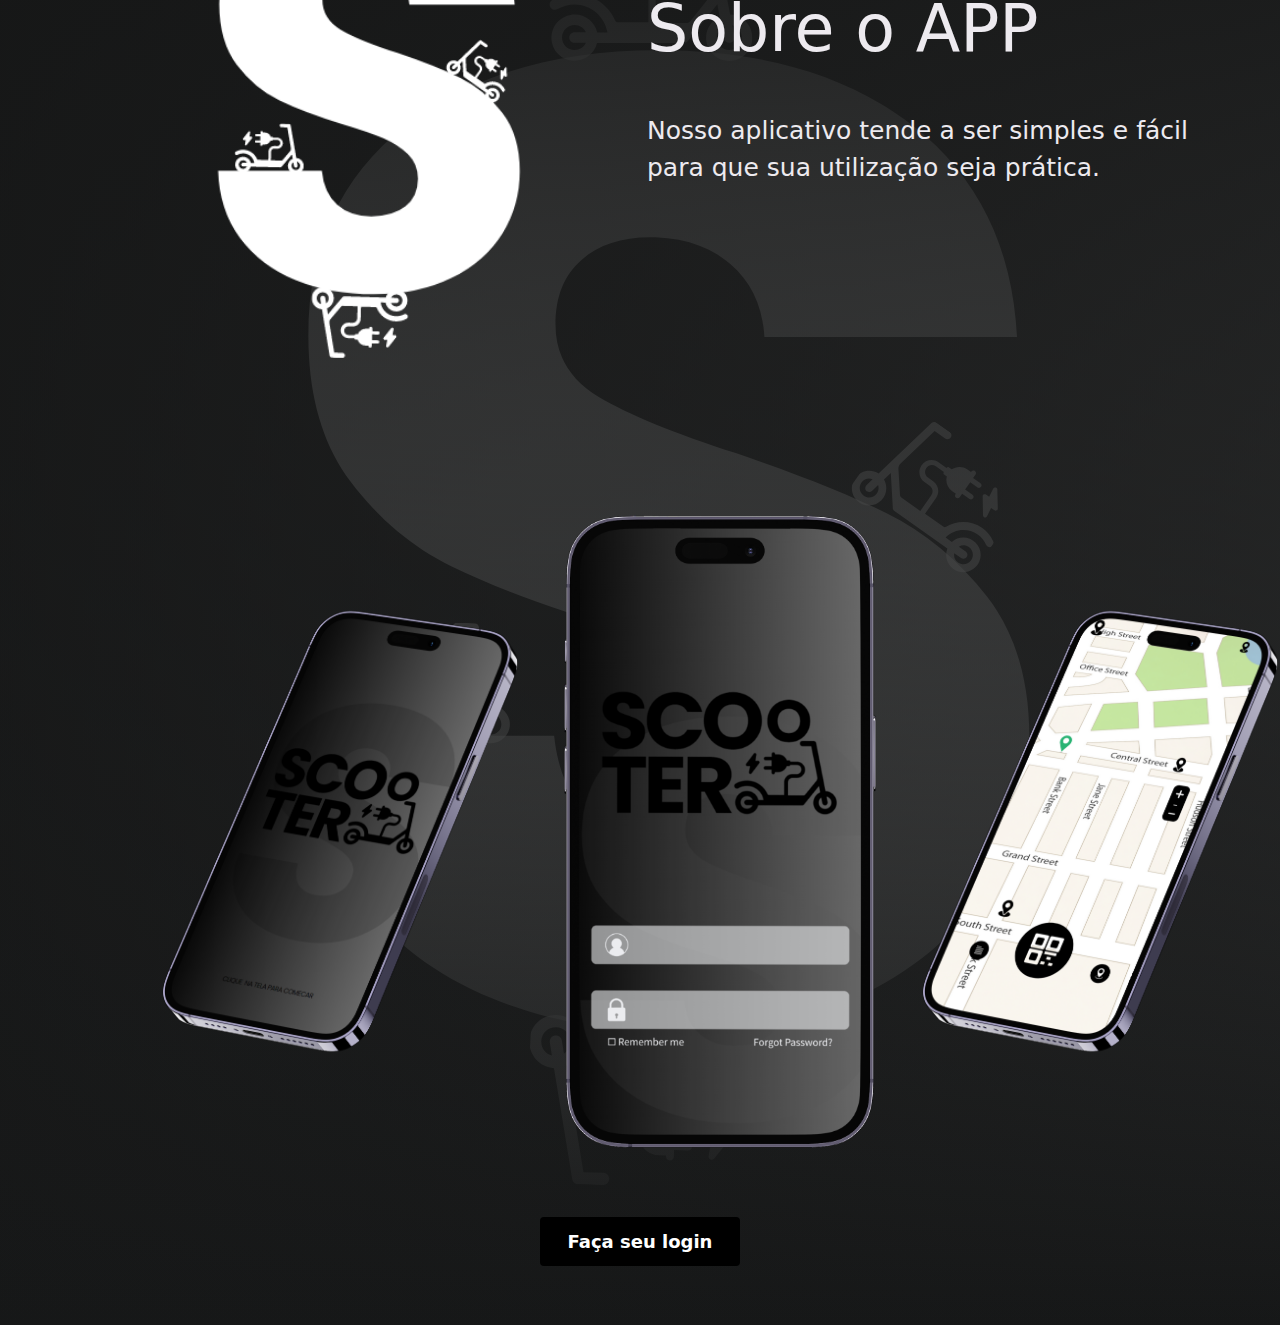
==== commit c7fa8976: "Update index.html" ====
--- a/index.html
+++ b/index.html
@@ -70,7 +70,12 @@
         <h2>Objetivo</h2>
         <p>O objetivo da empresa é entregar para o usuário uma forma segura, simples e prática em aluguéis de patinete.</p>
       </div>
-  
+    <div class="container text-center" style="margin-bottom: 70px;"> <!-- Adicionando classe text-center para centralizar -->
+        <a href="listagastos.html" class="button-contact" target="_blank" style="text-decoration: none;">
+            Confira os Gastos
+        </a>
+    </div>
+      
     </div>
     </section>
 
@@ -86,11 +91,14 @@
                 <img src="pa.svg" class="d-block w-100" alt="c1">
             </div>
             <div class="carousel-item">
-                <img src="abordagem.svg" class="d-block w-100" alt="c2">
+                <img src="asn.svg" class="d-block w-100" alt="c2">
             </div>
             <div class="carousel-item">
-                <img src="metricas.svg" class="d-block w-100" alt="c4">
-            </div>
+              <img src="saa.png" class="d-block w-100" alt="c3">
+          </div>
+            <div class="carousel-item">
+              <img src="mss.svg" class="d-block w-100" alt="c4">
+          </div>
         </div>
         <button class="carousel-control-prev" type="button" data-bs-target="#carouselExampleFade" data-bs-slide="prev">
             <span class="carousel-control-prev-icon" aria-hidden="true"></span>
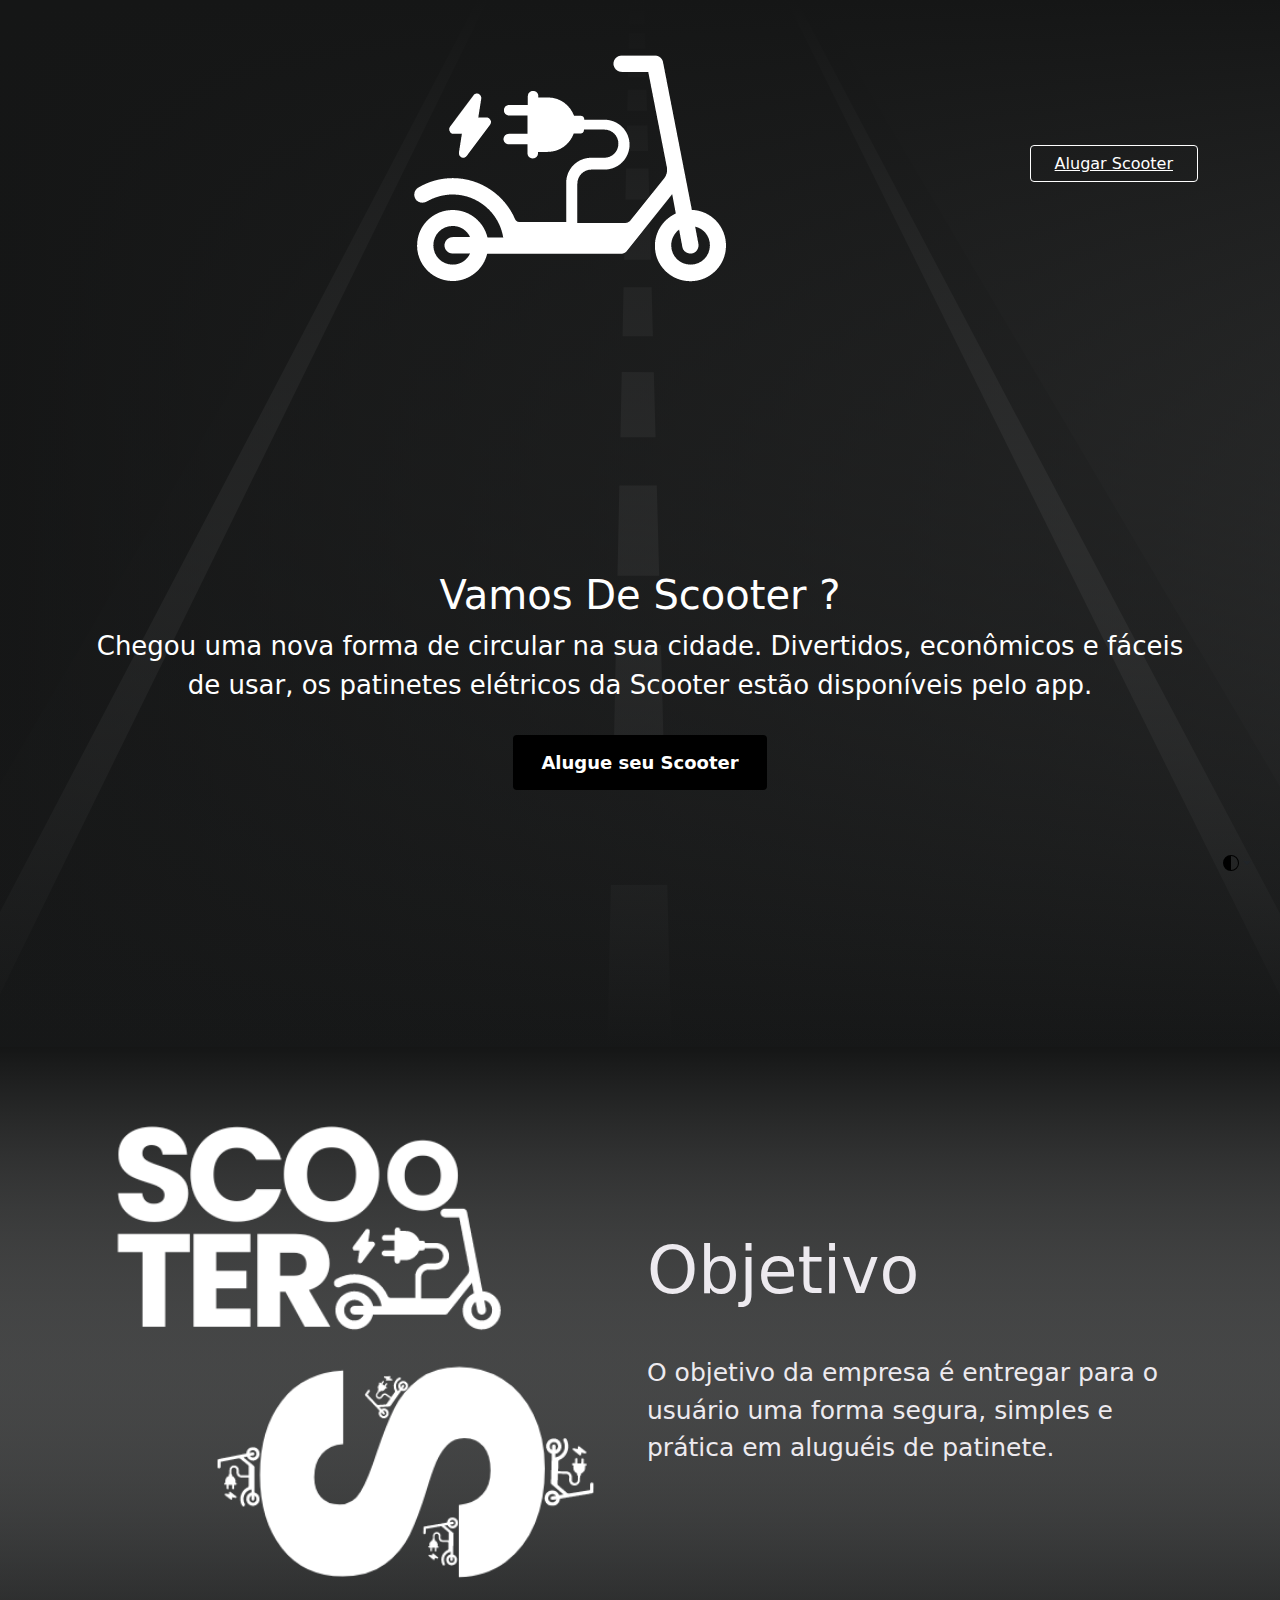
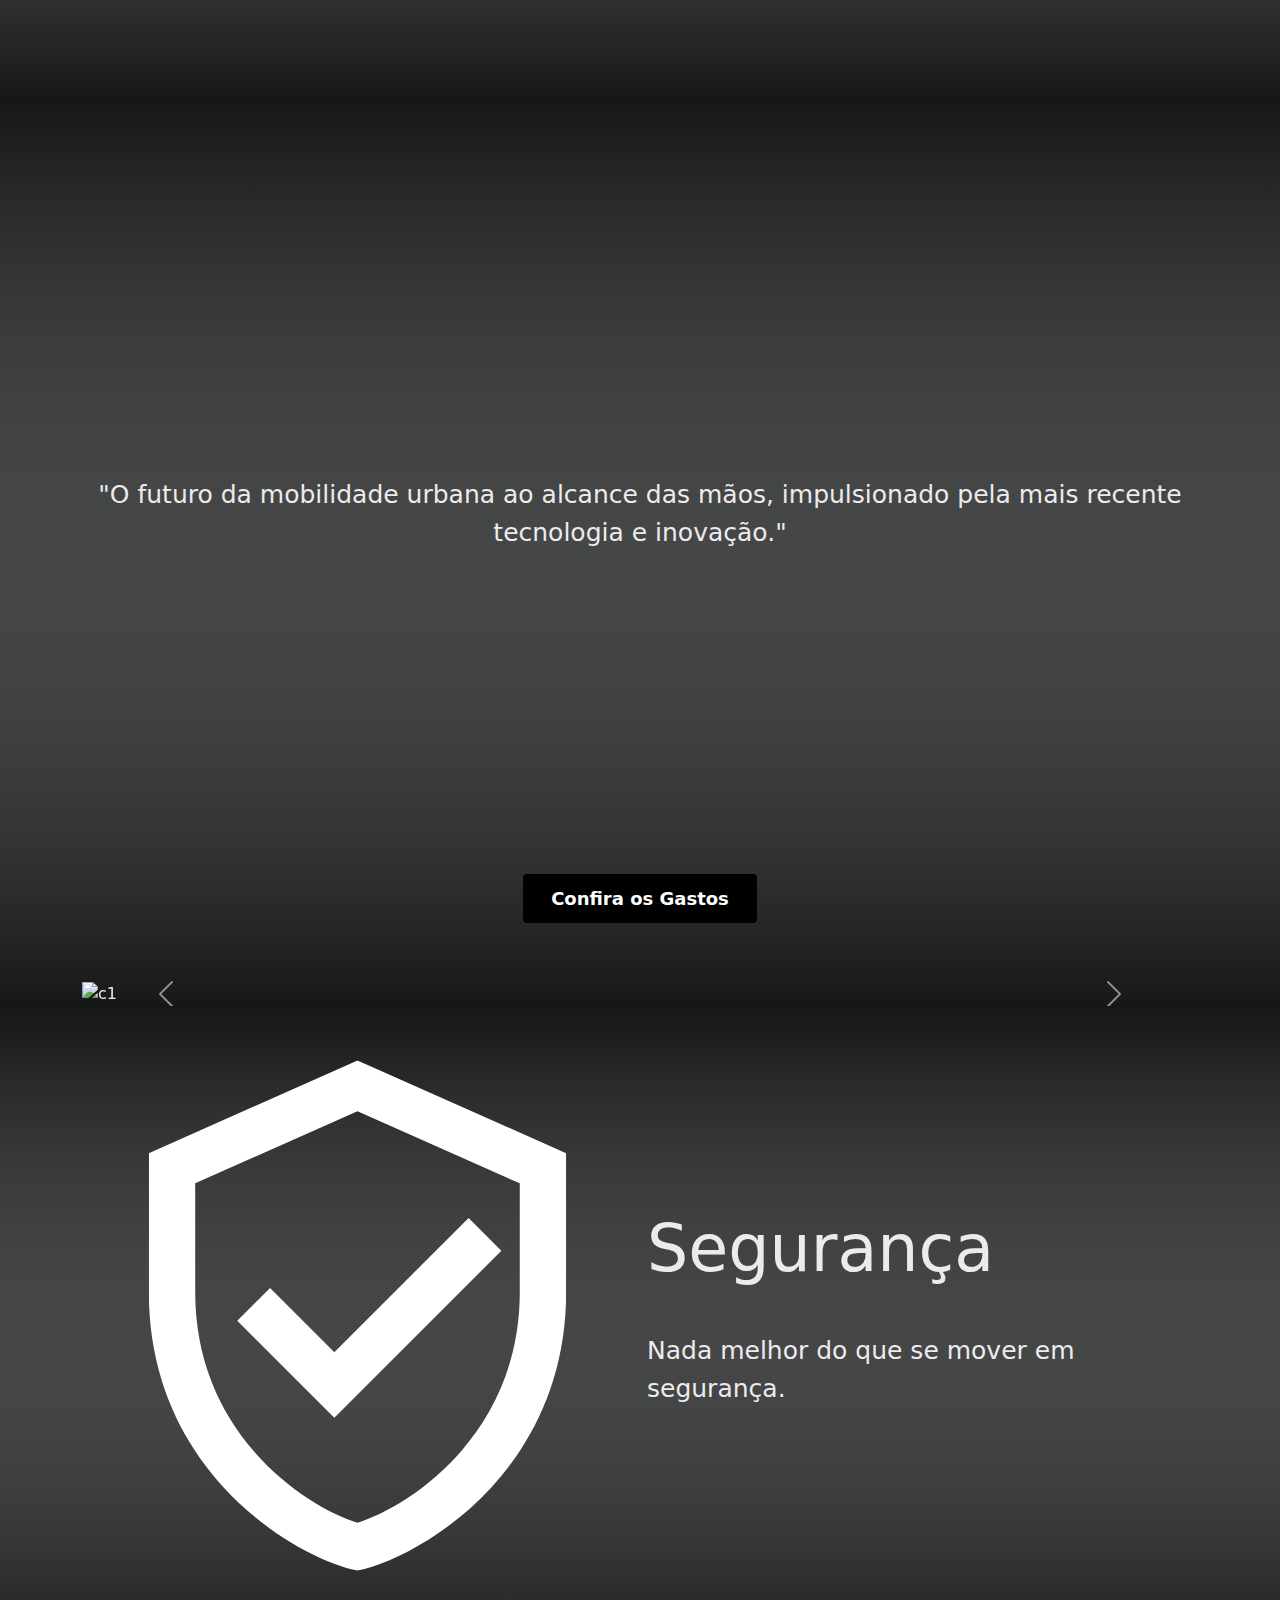
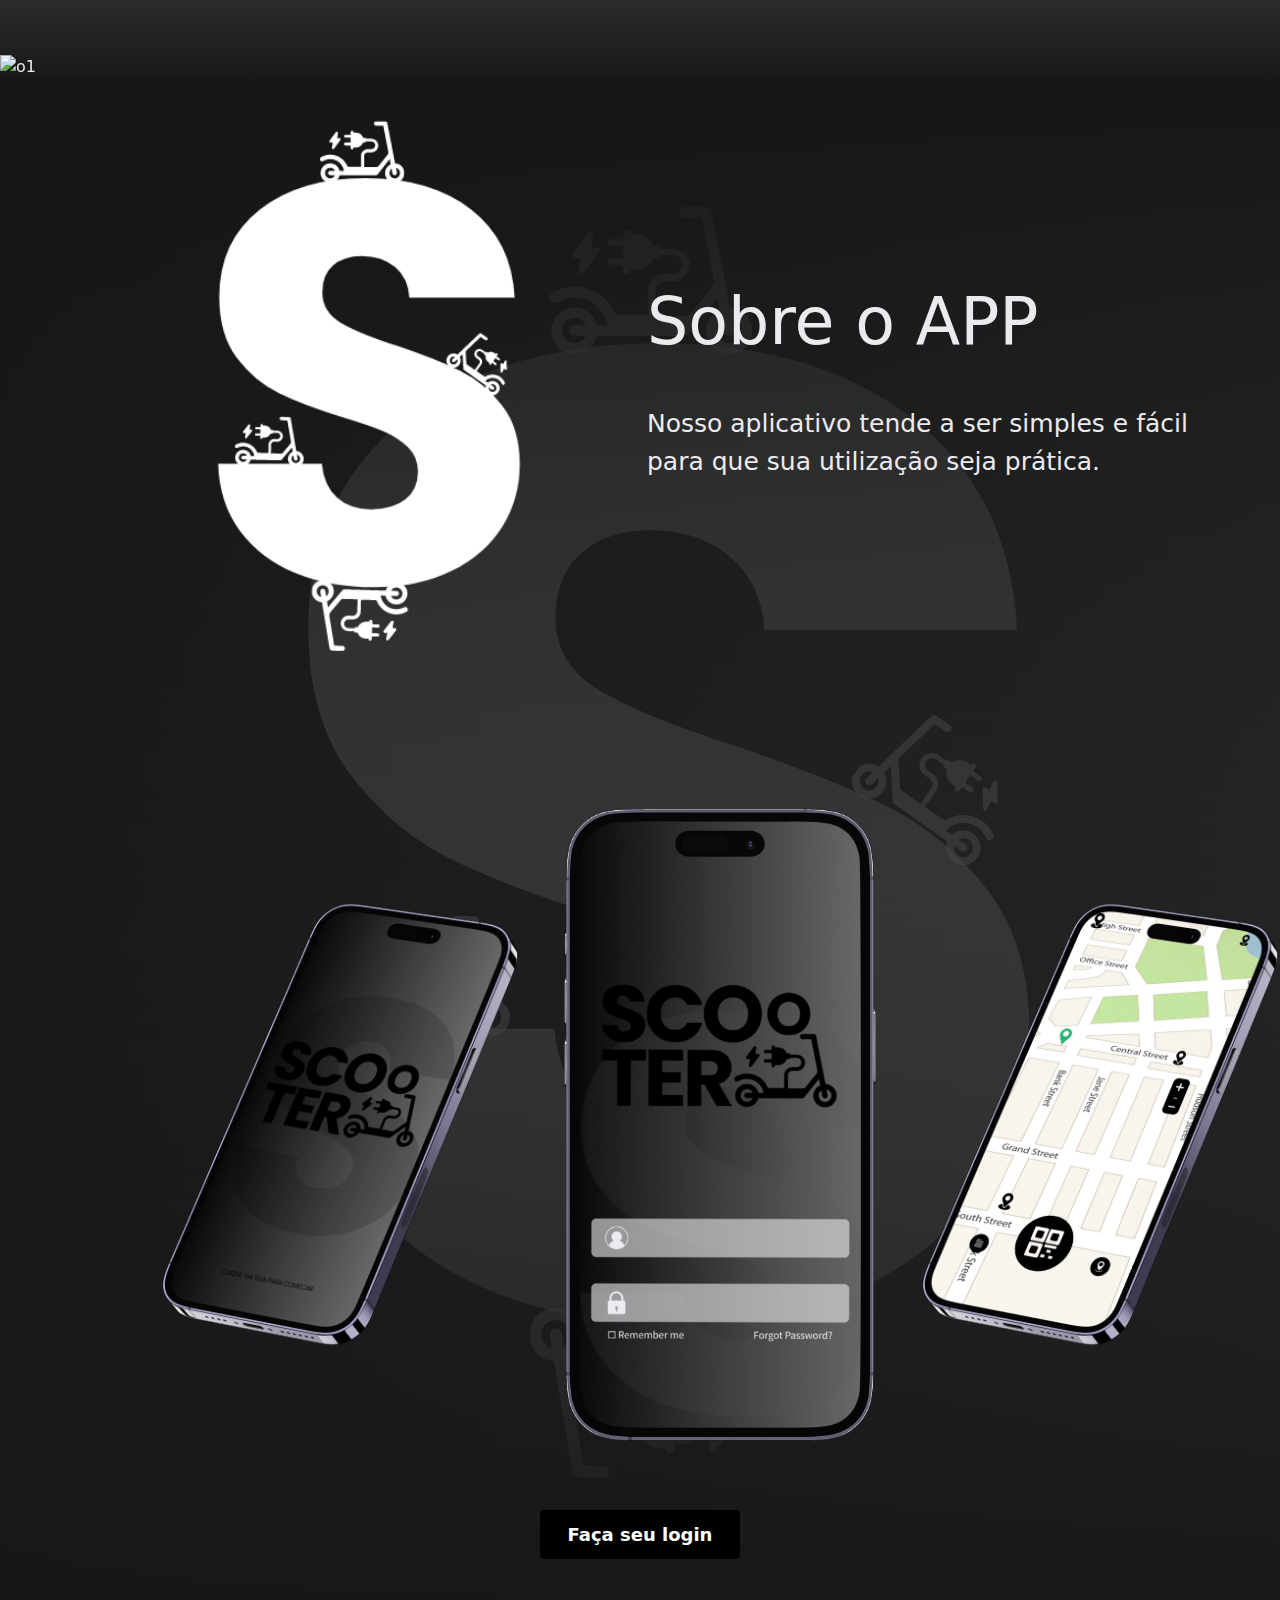
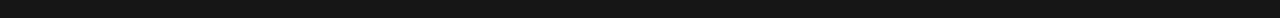
==== commit 46f2598c: "Update index.html" ====
--- a/index.html
+++ b/index.html
@@ -70,11 +70,6 @@
         <h2>Objetivo</h2>
         <p>O objetivo da empresa é entregar para o usuário uma forma segura, simples e prática em aluguéis de patinete.</p>
       </div>
-    <div class="container text-center" style="margin-bottom: 70px;"> <!-- Adicionando classe text-center para centralizar -->
-        <a href="listagastos.html" class="button-contact" target="_blank" style="text-decoration: none;">
-            Confira os Gastos
-        </a>
-    </div>
       
     </div>
     </section>
@@ -84,6 +79,12 @@
       <div class="pa-description">
         <h2>"O futuro da mobilidade urbana ao alcance das mãos, impulsionado pela mais recente tecnologia e inovação."</h2>
       </div>
+
+      <div class="container text-center" style="margin-bottom: 70px;"> <!-- Adicionando classe text-center para centralizar -->
+        <a href="listagastos.html" class="button-contact" target="_blank" style="text-decoration: none;">
+            Confira os Gastos
+        </a>
+    </div>
 
       <div id="carouselExampleFade" class="carousel slide">
         <div class="carousel-inner">
